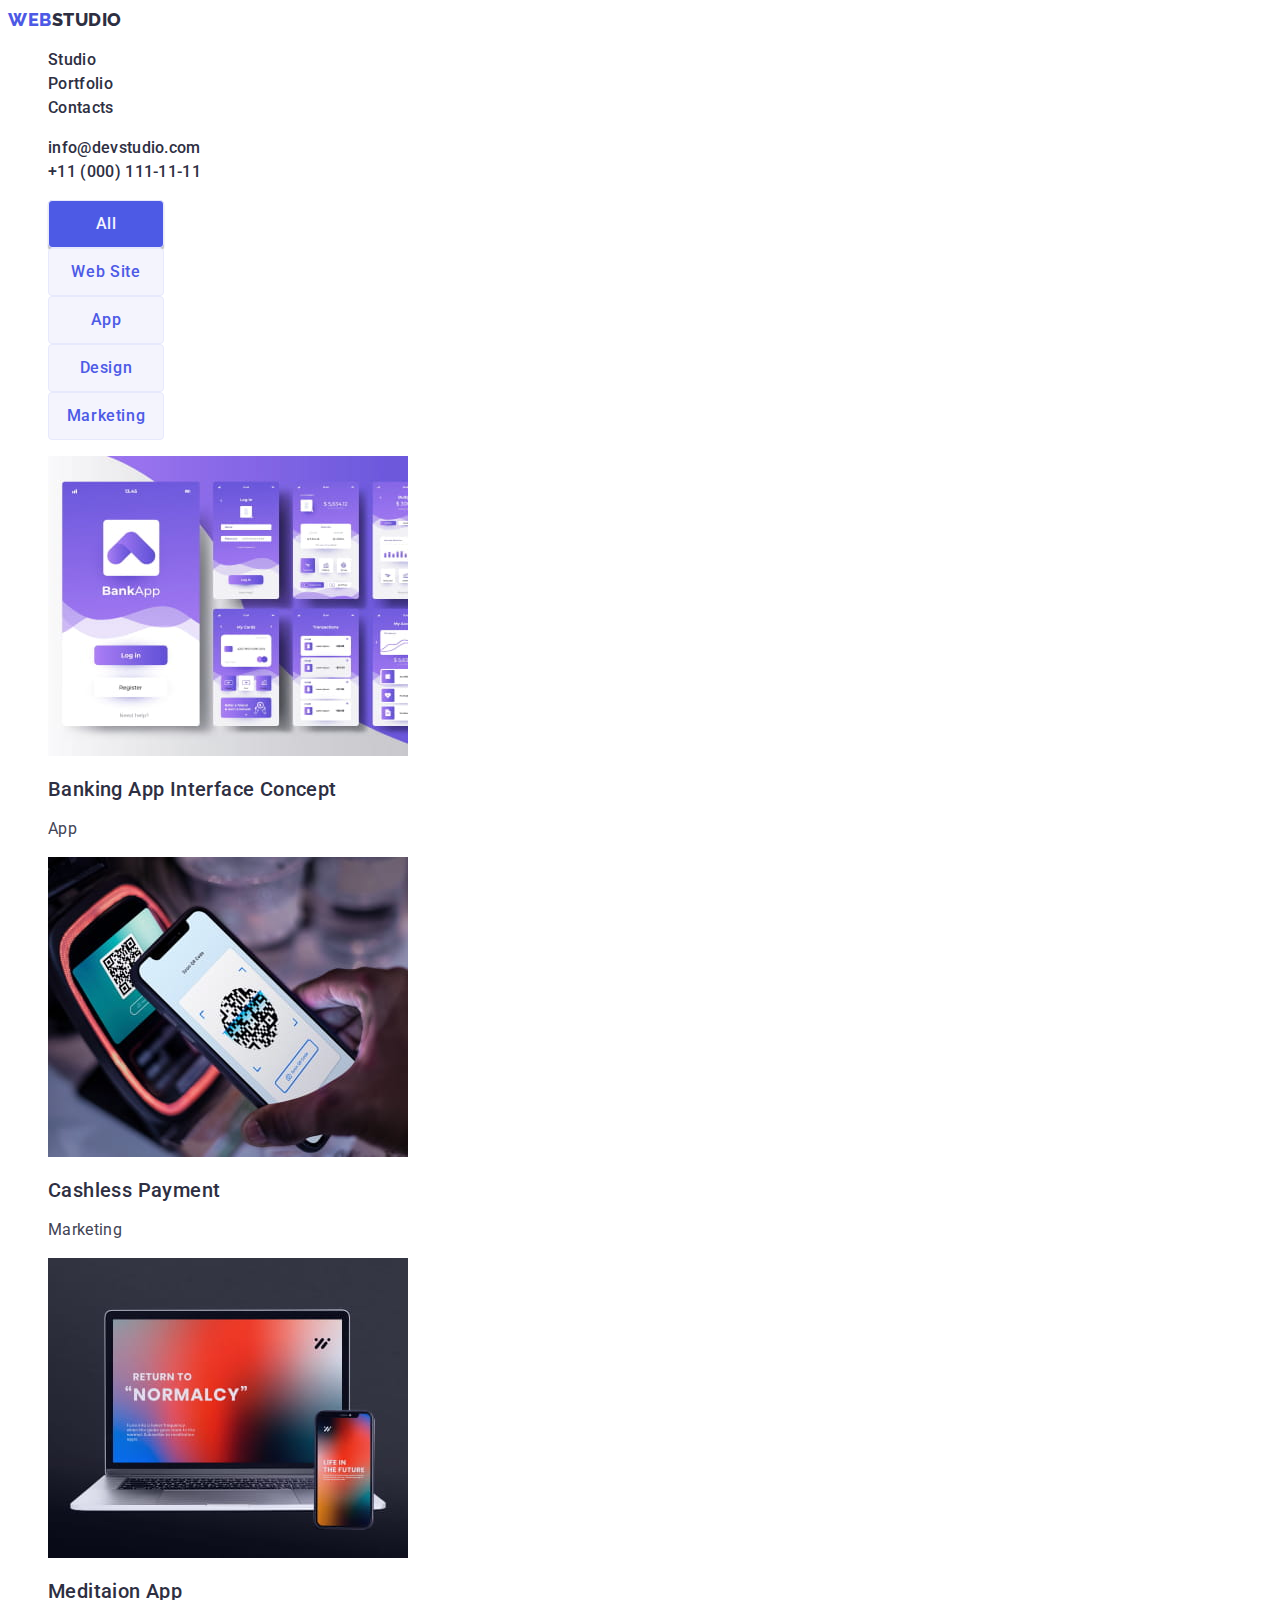
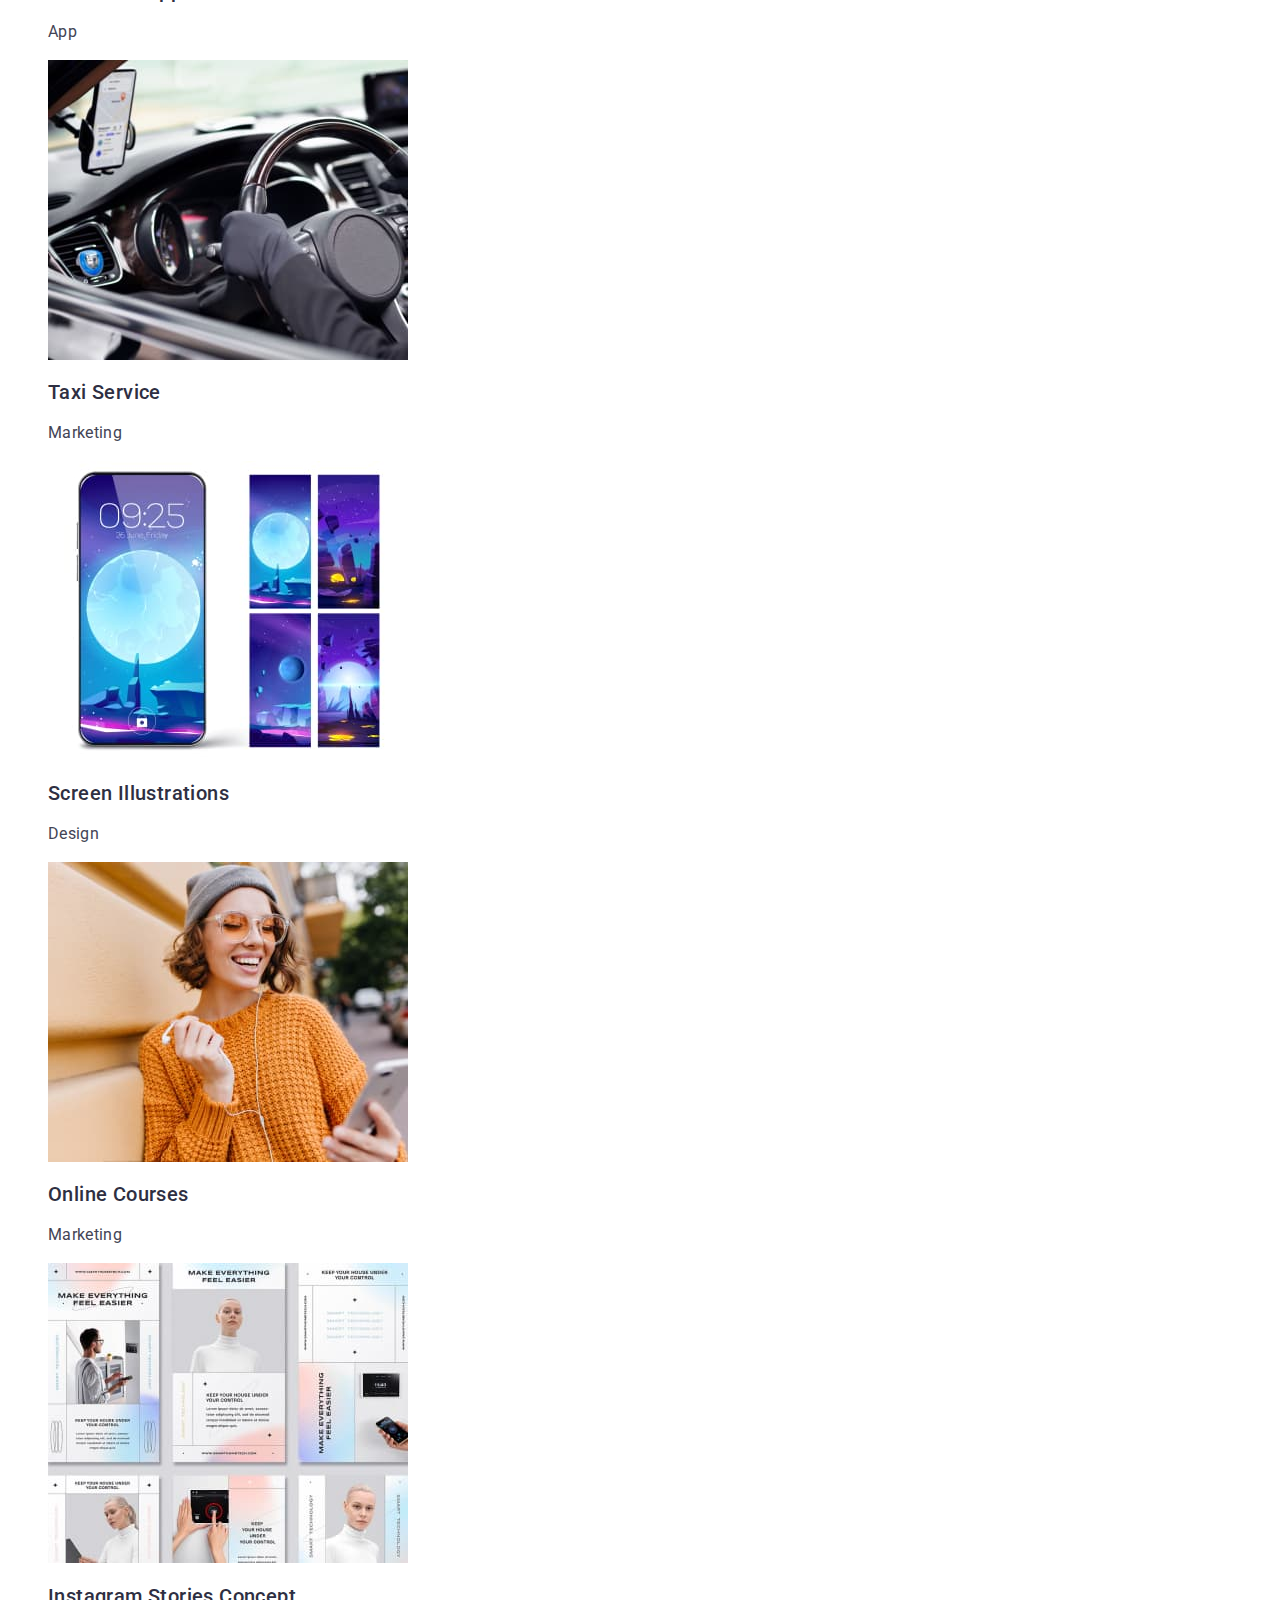
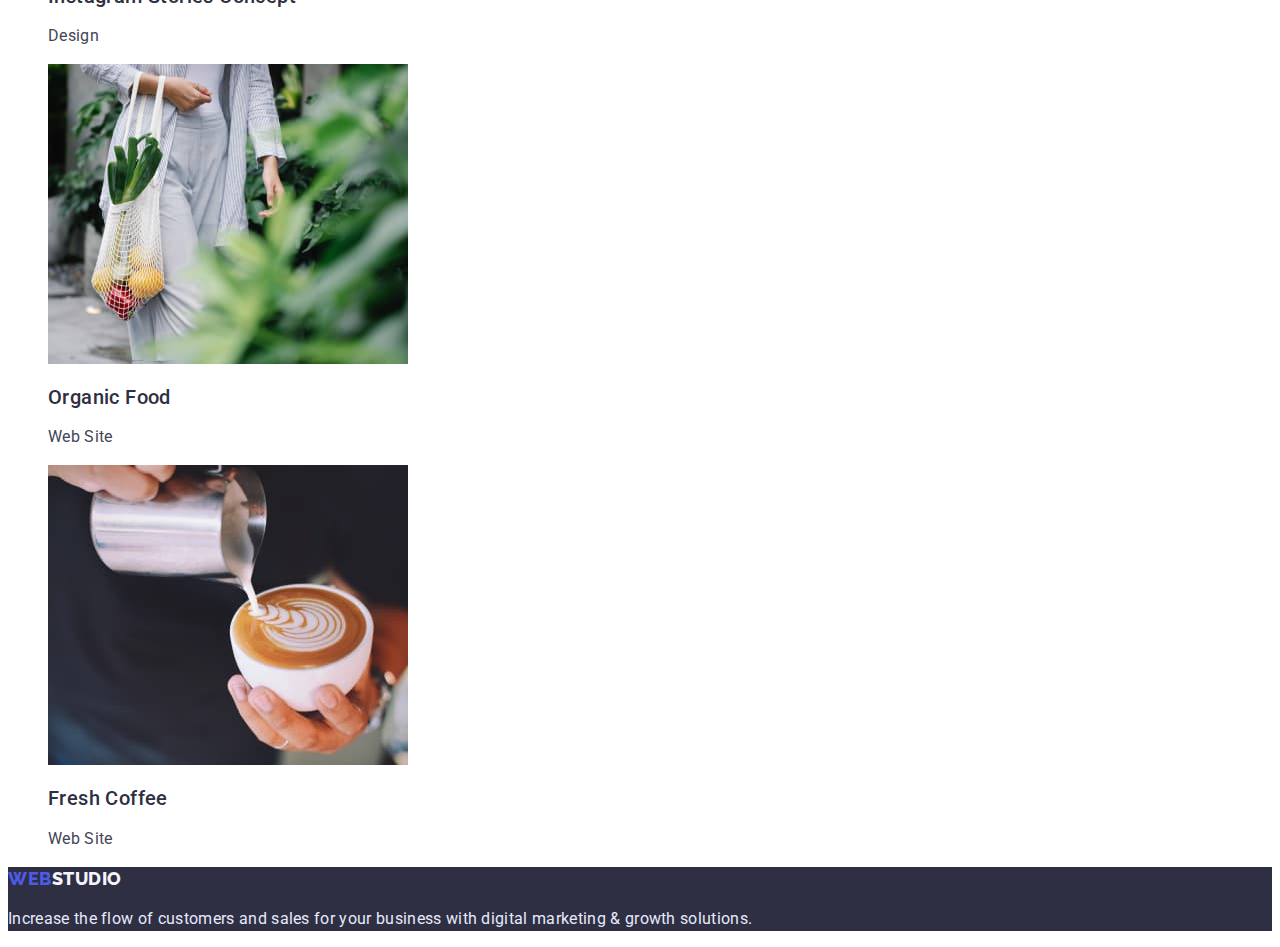
==== portfolio.html @ 7db56882 "Added files from hw-02" ====
<!DOCTYPE html>
<html lang="en">
  <head>
    <meta charset="UTF-8" />
    <meta http-equiv="X-UA-Compatible" content="IE=edge" />
    <meta name="viewport" content="width=device-width, initial-scale=1.0" />
    <title>Portfolio</title>
    <link
      href="https://fonts.googleapis.com/css2?family=Raleway:wght@800&family=Roboto:wght@400;500;700;900&display=swap"
      rel="stylesheet"
    />
    <link rel="stylesheet" href="./css/styles.css" />
  </head>
  <body>
    <header class="header">
      <nav class="header-navigation">
        <a class="logo" href="./index.html">Web<span class="logo-dark">Studio</span></a>
        <ul class="header-list list">
          <li class="header-item"><a class="header-link" href="./index.html">Studio</a></li>
          <li class="header-item"><a class="header-link" href="./portfolio.html">Portfolio</a></li>
          <li class="header-item"><a class="header-link" href="">Contacts</a></li>
        </ul>
      </nav>
      <address class="header-address">
        <ul class="header-list list">
          <li class="header-item"><a class="header-link" href="mailto:info@devstudio.com">info@devstudio.com</a></li>
          <li class="header-item"><a class="header-link" href="tel:+110001111111">+11 (000) 111-11-11</a></li>
        </ul>
      </address>
    </header>
    <main>
      <section>
        <h1 class="visually-hidden">Portfolio</h1>
        <ul class="button-list list">
          <li class="button-list-item">
            <button class="product-selection-button active" type="button">All</button>
          </li>
          <li class="button-list-item">
            <button class="product-selection-button" type="button">Web Site</button>
          </li>
          <li class="button-list-item">
            <button class="product-selection-button" type="button">App</button>
          </li>
          <li class="button-list-item">
            <button class="product-selection-button" type="button">Design</button>
          </li>
          <li class="button-list-item">
            <button class="product-selection-button" type="button">Marketing</button>
          </li>
        </ul>

        <ul>
          <li class="work-item list">
            <a href="#" class="work-item-link">
              <img
                class="work-item-image"
                src="./images/banking-app.jpg"
                width="360"
                alt="Example of an app for banking"
              />
              <h2 class="work-item-title">Banking App Interface Concept</h2>
              <p class="work-item-type">App</p>
            </a>
          </li>

          <!-- Cashless Payment -->
          <li class="work-item list">
            <a href="#" class="work-item-link">
              <img class="work-item-image" src="./images/cashless-payment.jpg" width="360" alt="Payment by phone" />
              <h2 class="work-item-title">Cashless Payment</h2>
              <p class="work-item-type">Marketing</p>
            </a>
          </li>

          <!-- Meditation App -->
          <li class="work-item list">
            <a href="#" class="work-item-link">
              <img
                class="work-item-image"
                src="./images/meditation-app.jpg"
                width="360"
                alt="Example of an app for meditation"
              />
              <h2 class="work-item-title">Meditaion App</h2>
              <p class="work-item-type">App</p>
            </a>
          </li>

          <!-- Taxi Service -->
          <li class="work-item list">
            <a href="#" class="work-item-link">
              <img class="work-item-image" src="./images/taxi-service.jpg" width="360" alt="Taxi driver" />
              <h2 class="work-item-title">Taxi Service</h2>
              <p class="work-item-type">Marketing</p>
            </a>
          </li>

          <!-- Screen Illustrations -->
          <li class="work-item list">
            <a href="#" class="work-item-link">
              <img
                class="work-item-image"
                src="./images/screen-illustrations.jpg"
                width="360"
                alt="Screen illustrations"
              />
              <h2 class="work-item-title">Screen Illustrations</h2>
              <p class="work-item-type">Design</p>
            </a>
          </li>

          <!-- Online Courses -->
          <li class="work-item list">
            <a href="#" class="work-item-link">
              <img
                class="work-item-image"
                src="./images/online-courses.jpg"
                width="360"
                alt="A girl doing online courses"
              />
              <h2 class="work-item-title">Online Courses</h2>
              <p class="work-item-type">Marketing</p>
            </a>
          </li>

          <li class="work-item list">
            <a href="#" class="work-item-link">
              <img
                class="work-item-image"
                src="./images/instagram-stories.jpg"
                width="360"
                alt="Example instagram story designs"
              />
              <h2 class="work-item-title">Instagram Stories Concept</h2>
              <p class="work-item-type">Design</p>
            </a>
          </li>

          <!-- Organic Food -->
          <li class="work-item list">
            <a href="#" class="work-item-link">
              <img class="work-item-image" src="./images/organic-food.jpg" width="360" alt="A bag with fruit" />
              <h2 class="work-item-title">Organic Food</h2>
              <p class="work-item-type">Web Site</p>
            </a>
          </li>

          <!-- Fresh Coffee -->
          <li class="work-item list">
            <a href="#" class="work-item-link">
              <img class="work-item-image" src="./images/fresh-coffee.jpg" width="360" alt="Pouring coffee" />
              <h2 class="work-item-title">Fresh Coffee</h2>
              <p class="work-item-type">Web Site</p>
            </a>
          </li>
        </ul>
      </section>
    </main>
    <footer class="footer">
      <a class="logo" href="./index.html">Web<span class="logo-light">Studio</span></a>
      <p class="footer-descr">
        Increase the flow of customers and sales for your business with digital marketing & growth solutions.
      </p>
    </footer>
  </body>
</html>
---- css/styles.css ----
/* Variables (color definitions) */
:root {
  --primary-brand: #4d5ae5;
  --pressed-state: #404bbf;
  --dark: #2e2f42;
  --success: #31d0aa;
  --text: #434455;
  --subtle-text: #8e8f99;
  --accent: #e7e9fc;
  --light: #f4f4fd;
  --white: #ffffff;
  --modal-overlay: #2e2f42;
  --hero-background: #2e2f42;
}

body {
  font-family: "Roboto", sans-serif;
  background-color: var(--white);
  color: var(--dark);
}

/* Remove bullet points from lists */
.list {
  list-style: none;
}

.main-header {
  font-size: 36px;
  line-height: 1.1;
  text-align: center;
  letter-spacing: 0.02em;
  text-transform: capitalize;
  color: var(--dark);
}

/* Header */

.logo {
  text-transform: uppercase;
  color: var(--primary-brand);
  font-family: "Raleway", sans-serif;
  font-weight: 800;
  font-size: 18px;
  line-height: 1.33;
  text-decoration: none;
  letter-spacing: 0.03em;
}

.logo-dark {
  color: var(--dark);
}

.logo-light {
  color: var(--light);
}

.header-link {
  color: var(--dark);
  text-decoration: none;
  font-style: normal;
  font-weight: 500;
  font-size: 16px;
  line-height: 1.5;
  letter-spacing: 0.02em;
}

.address-link {
  color: var(--text);
  text-decoration: none;
  font-style: normal;
  font-size: 16px;
  line-height: 1.5;
  letter-spacing: 0.02em;
}

.header-link:hover,
.header-link:focus,
.address-link:hover,
.address-link:focus {
  color: var(--primary-brand);
}

/* Hero */

.hero {
  background-color: var(--hero-background);
}

.hero-title {
  font-size: 56px;
  line-height: 1.07;
  text-align: center;
  letter-spacing: 0.02em;
  color: #ffffff;
}

.hero-button {
  color: var(--white);
  cursor: pointer;
  font-size: 16px;
  font-weight: 500;
  font-family: inherit;
  background-color: var(--primary-brand);
}

.hero-button:hover,
.hero-button:focus {
  background-color: var(--pressed-state);
}

/* Core Points */

.core-header {
  font-weight: 500;
  font-size: 20px;
  line-height: 1.2;
  letter-spacing: 0.02em;
  color: var(--dark);
}

.core-descr {
  font-size: 16px;
  line-height: 1.5;
  letter-spacing: 0.02em;
  color: var(--text);
}

.team {
  background-color: var(--light);
}

.team-list-item {
  background-color: var(--white);
}

.team-list-name {
  font-weight: 500;
  font-size: 20px;
  line-height: 1.2;
  text-align: center;
  letter-spacing: 0.02em;
  color: var(--dark);
}

.team-list-role {
  font-size: 16px;
  line-height: 1.5;
  text-align: center;
  letter-spacing: 0.02em;
  color: var(--dark);
}

.footer {
  background-color: var(--hero-background);
}

.footer-descr {
  font-size: 16px;
  line-height: 1.5;
  letter-spacing: 0.02em;
  color: var(--accent);
}

.product-selection-button {
  width: 116px;
  height: 48px;
  background: var(--light);
  border: 1px solid var(--accent);
  border-radius: 4px;
  color: var(--primary-brand);
  font-weight: 500;
  font-size: 16px;
  font-family: inherit;
  line-height: 1.5;
  letter-spacing: 0.04em;
  cursor: pointer;
}

.product-selection-button.active {
  background: var(--primary-brand);
  color: var(--light);
  box-shadow: 0px 3px 1px rgba(0, 0, 0, 0.1), 0px 2px 1px rgba(0, 0, 0, 0.08), 0px 2px 2px rgba(0, 0, 0, 0.12);
}

.product-selection-button:hover,
.product-selection-button:focus {
  background: var(--primary-brand);
  color: var(--white);
}

.work-item-title {
  font-weight: 500;
  font-size: 20px;
  line-height: 1.2;
  letter-spacing: 0.02em;
  color: var(--dark);
}

.work-item-type {
  font-weight: 400;
  font-size: 16px;
  line-height: 1.5;
  letter-spacing: 0.02em;
  color: var(--text);
}

.work-item-link {
  text-decoration: none;
}

.visually-hidden {
  position: absolute;
  white-space: nowrap;
  width: 1px;
  height: 1px;
  overflow: hidden;
  border: 0;
  padding: 0;
  clip: rect(0 0 0 0);
  clip-path: inset(50%);
  margin: -1px;
}
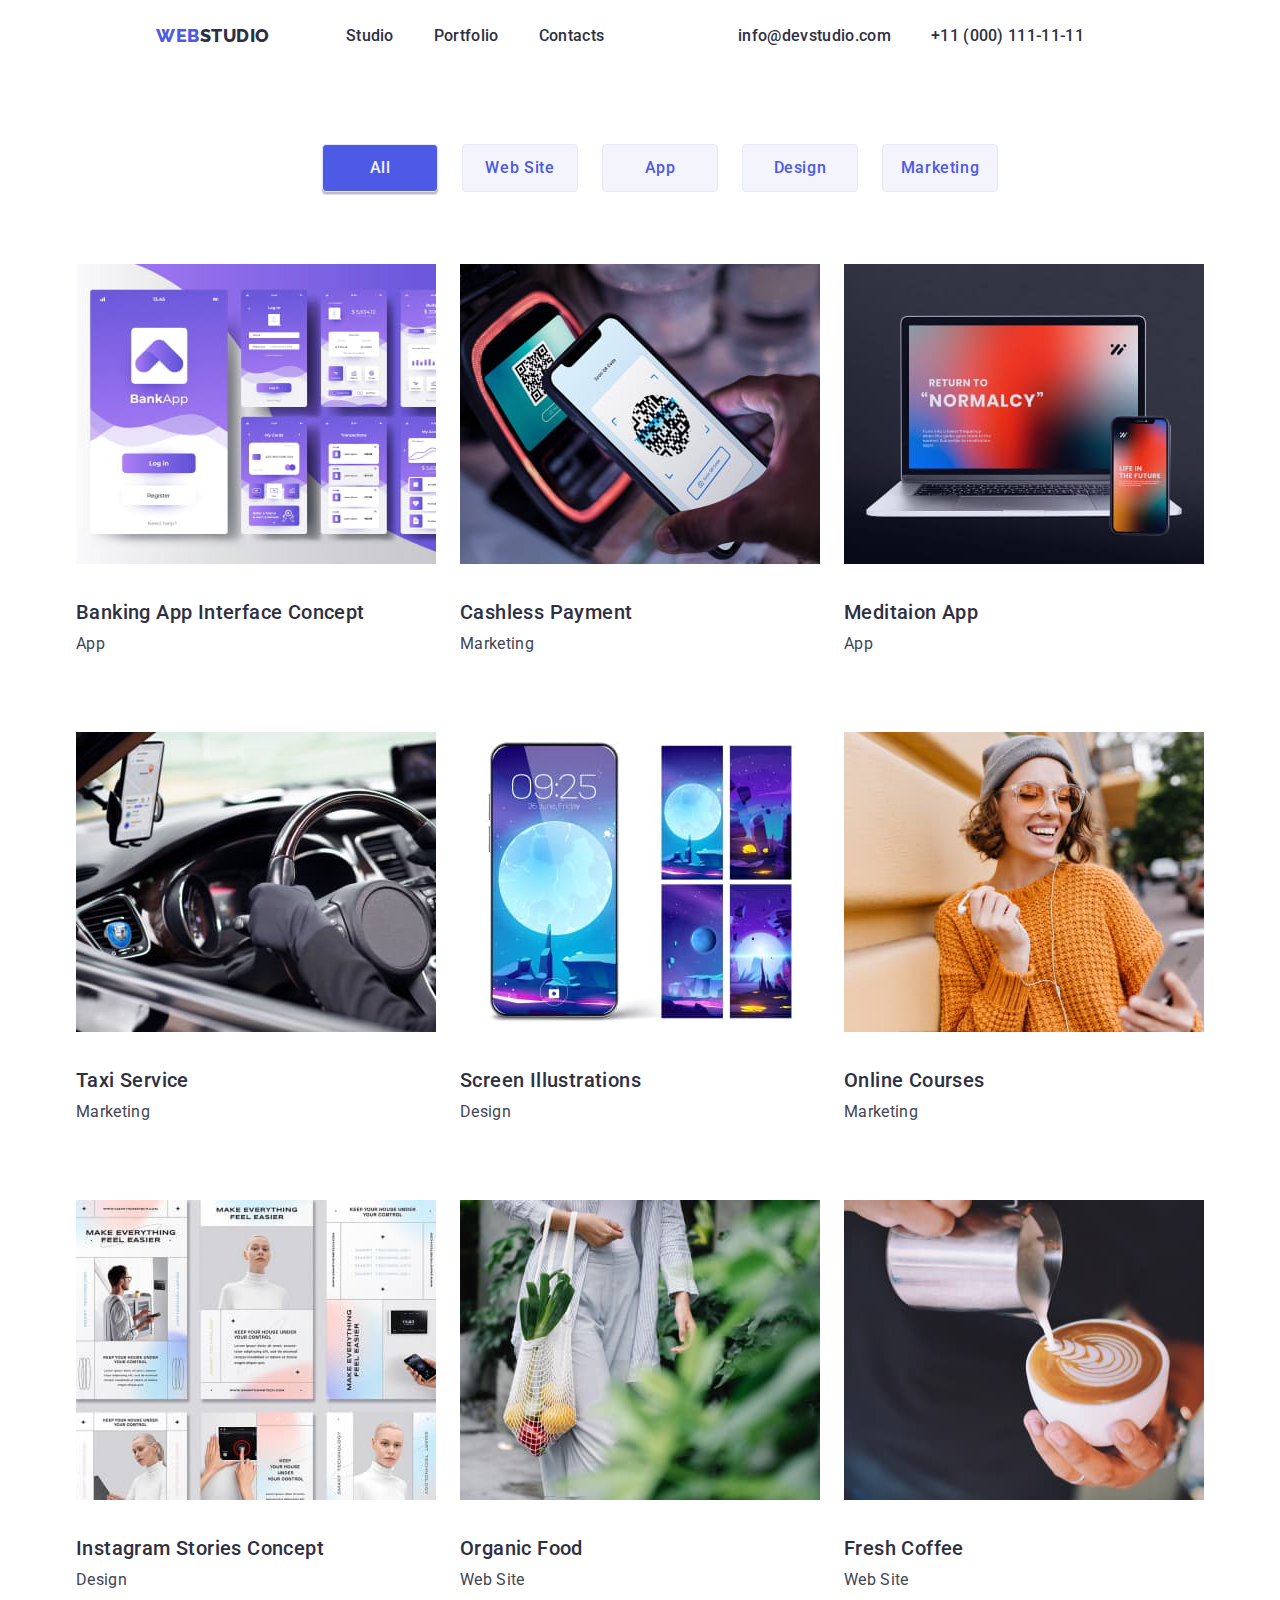
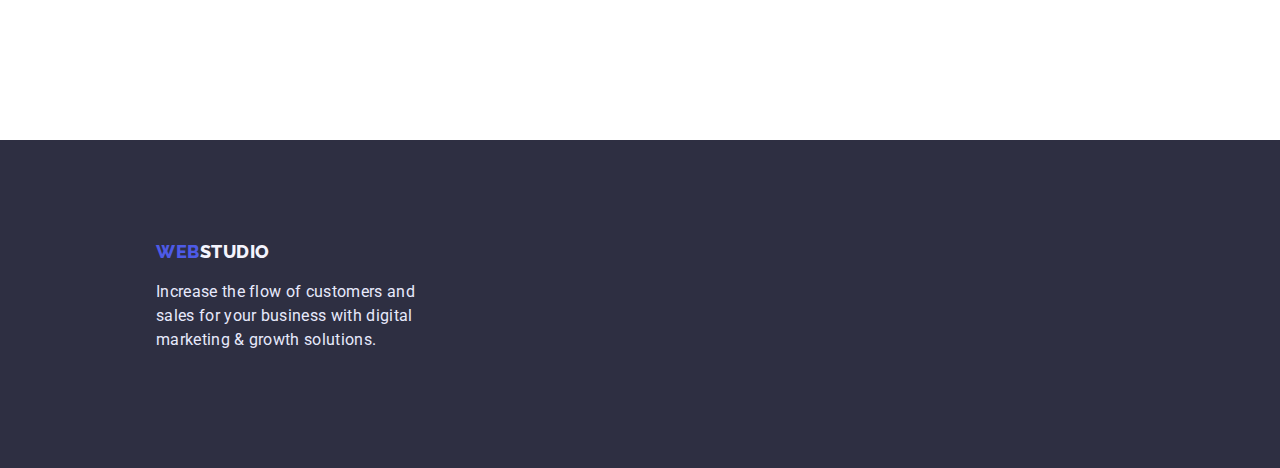
==== commit f7eb5e36: "Added flexboxes" ====
--- a/portfolio.html
+++ b/portfolio.html
@@ -8,6 +8,10 @@
     <link
       href="https://fonts.googleapis.com/css2?family=Raleway:wght@800&family=Roboto:wght@400;500;700;900&display=swap"
       rel="stylesheet"
+    />
+    <link
+      rel="stylesheet"
+      href="https://cdnjs.cloudflare.com/ajax/libs/modern-normalize/1.0.0/modern-normalize.min.css"
     />
     <link rel="stylesheet" href="./css/styles.css" />
   </head>
@@ -49,8 +53,8 @@
           </li>
         </ul>
 
-        <ul>
-          <li class="work-item list">
+        <ul class="work-list list">
+          <li class="work-item">
             <a href="#" class="work-item-link">
               <img
                 class="work-item-image"
@@ -64,7 +68,7 @@
           </li>
 
           <!-- Cashless Payment -->
-          <li class="work-item list">
+          <li class="work-item">
             <a href="#" class="work-item-link">
               <img class="work-item-image" src="./images/cashless-payment.jpg" width="360" alt="Payment by phone" />
               <h2 class="work-item-title">Cashless Payment</h2>
@@ -73,7 +77,7 @@
           </li>
 
           <!-- Meditation App -->
-          <li class="work-item list">
+          <li class="work-item">
             <a href="#" class="work-item-link">
               <img
                 class="work-item-image"
@@ -87,7 +91,7 @@
           </li>
 
           <!-- Taxi Service -->
-          <li class="work-item list">
+          <li class="work-item">
             <a href="#" class="work-item-link">
               <img class="work-item-image" src="./images/taxi-service.jpg" width="360" alt="Taxi driver" />
               <h2 class="work-item-title">Taxi Service</h2>
@@ -96,7 +100,7 @@
           </li>
 
           <!-- Screen Illustrations -->
-          <li class="work-item list">
+          <li class="work-item">
             <a href="#" class="work-item-link">
               <img
                 class="work-item-image"
@@ -110,7 +114,7 @@
           </li>
 
           <!-- Online Courses -->
-          <li class="work-item list">
+          <li class="work-item">
             <a href="#" class="work-item-link">
               <img
                 class="work-item-image"
@@ -123,7 +127,7 @@
             </a>
           </li>
 
-          <li class="work-item list">
+          <li class="work-item">
             <a href="#" class="work-item-link">
               <img
                 class="work-item-image"
@@ -137,7 +141,7 @@
           </li>
 
           <!-- Organic Food -->
-          <li class="work-item list">
+          <li class="work-item">
             <a href="#" class="work-item-link">
               <img class="work-item-image" src="./images/organic-food.jpg" width="360" alt="A bag with fruit" />
               <h2 class="work-item-title">Organic Food</h2>
--- a/css/styles.css
+++ b/css/styles.css
@@ -35,6 +35,30 @@
 
 /* Header */
 
+.header,
+.header-navigation,
+.header-list {
+  display: flex;
+  align-items: center;
+  justify-content: space-between;
+}
+
+.header {
+  margin: 24px 0 24px 0;
+}
+.header-list {
+  margin: 0 0 0 76px;
+  padding: 0;
+}
+
+.header-item {
+  margin-right: 40px;
+}
+
+.header-address {
+  margin-right: 156px;
+}
+
 .logo {
   text-transform: uppercase;
   color: var(--primary-brand);
@@ -46,6 +70,10 @@
   letter-spacing: 0.03em;
 }
 
+.header-navigation > .logo {
+  margin-left: 156px;
+}
+
 .logo-dark {
   color: var(--dark);
 }
@@ -84,6 +112,7 @@
 
 .hero {
   background-color: var(--hero-background);
+  padding-bottom: 188px;
 }
 
 .hero-title {
@@ -92,6 +121,10 @@
   text-align: center;
   letter-spacing: 0.02em;
   color: #ffffff;
+  padding-top: 188px;
+  padding-bottom: 48px;
+  max-width: 496px;
+  margin: 0 auto;
 }
 
 .hero-button {
@@ -101,6 +134,11 @@
   font-weight: 500;
   font-family: inherit;
   background-color: var(--primary-brand);
+  width: 169px;
+  height: 56px;
+  text-align: center;
+  display: block;
+  margin: 0 auto;
 }
 
 .hero-button:hover,
@@ -110,6 +148,18 @@
 
 /* Core Points */
 
+.core-list {
+  display: flex;
+  align-items: center;
+  justify-content: center;
+  margin: 120px 0 120px 0;
+}
+
+.core-list-item {
+  width: 264px;
+  margin: 0 24px 0 24px;
+}
+
 .core-header {
   font-weight: 500;
   font-size: 20px;
@@ -125,12 +175,31 @@
   color: var(--text);
 }
 
+.doing-list {
+  display: flex;
+  align-items: center;
+  justify-content: center;
+  margin: 72px 0 120px 0;
+}
+
+.doing-list-item {
+  margin: 0 24px 0 24px;
+}
+
 .team {
   background-color: var(--light);
 }
 
+.team-list {
+  display: flex;
+  align-items: center;
+  justify-content: center;
+  margin: 72px 0 120px 0;
+}
+
 .team-list-item {
   background-color: var(--white);
+  margin: 0 12px 0 12px;
 }
 
 .team-list-name {
@@ -139,6 +208,7 @@
   line-height: 1.2;
   text-align: center;
   letter-spacing: 0.02em;
+  margin: 32px 0 8px 0;
   color: var(--dark);
 }
 
@@ -147,11 +217,13 @@
   line-height: 1.5;
   text-align: center;
   letter-spacing: 0.02em;
+  margin: 0;
   color: var(--dark);
 }
 
 .footer {
   background-color: var(--hero-background);
+  padding: 100px 0 100px 156px;
 }
 
 .footer-descr {
@@ -159,6 +231,7 @@
   line-height: 1.5;
   letter-spacing: 0.02em;
   color: var(--accent);
+  max-width: 264px;
 }
 
 .product-selection-button {
@@ -188,12 +261,41 @@
   color: var(--white);
 }
 
+.button-list {
+  display: flex;
+  align-items: center;
+  justify-content: center;
+  margin: 96px 0 72px 0;
+}
+
+.button-list-item {
+  margin: 0 12px;
+}
+
+.work-list {
+  display: flex;
+  flex-wrap: wrap;
+  gap: 48px 24px;
+  padding: 0;
+  list-style: none;
+  justify-content: center;
+  margin: 0 auto;
+  margin-bottom: 120px;
+  max-width: 1128px;
+}
+
+.work-item {
+  width: 360px;
+  height: 420px;
+}
+
 .work-item-title {
   font-weight: 500;
   font-size: 20px;
   line-height: 1.2;
   letter-spacing: 0.02em;
   color: var(--dark);
+  margin: 32px 0 8px 0;
 }
 
 .work-item-type {
@@ -202,6 +304,7 @@
   line-height: 1.5;
   letter-spacing: 0.02em;
   color: var(--text);
+  margin: 0 0 32px 0;
 }
 
 .work-item-link {
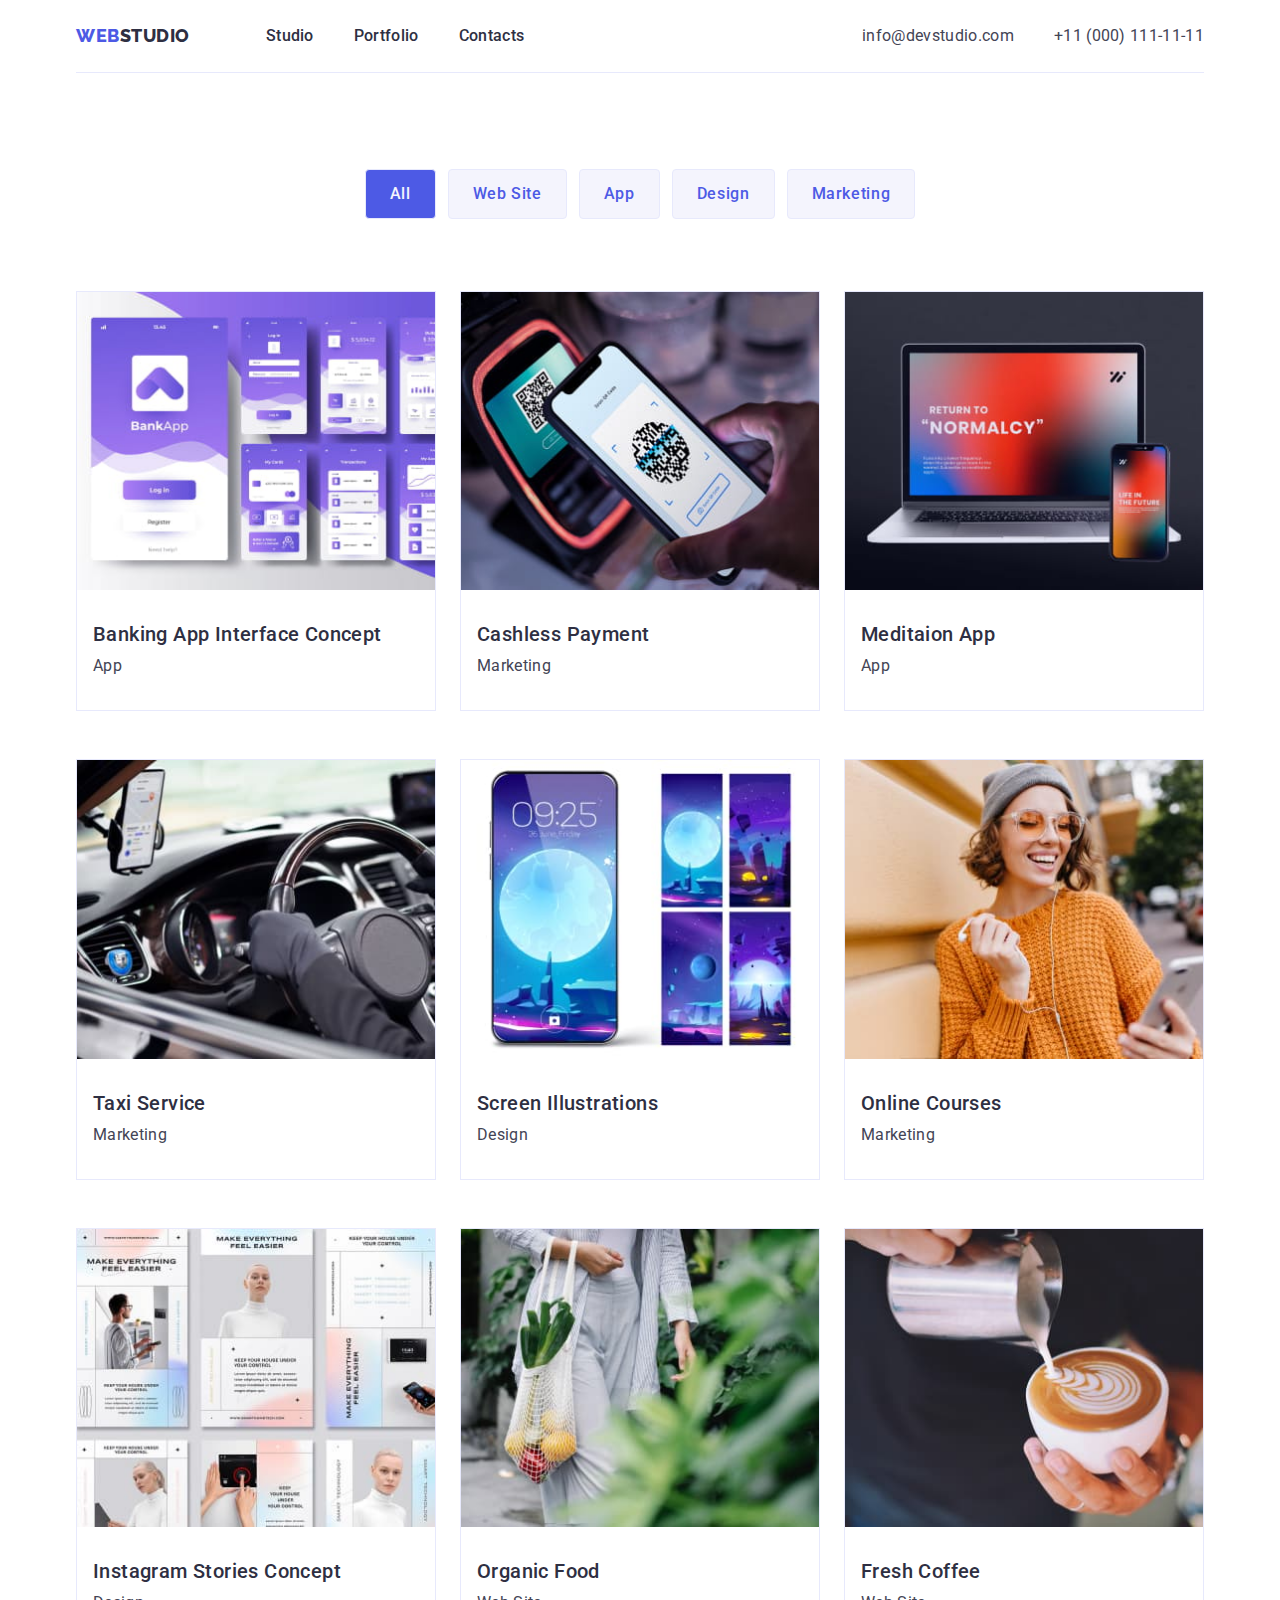
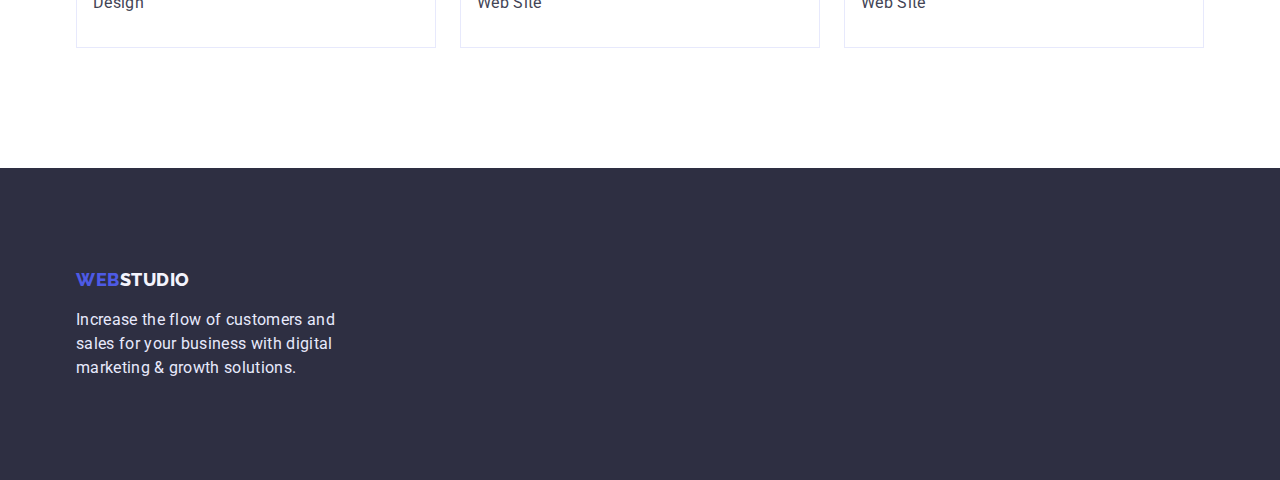
==== commit 04bb98e8: "Fixed errors following video guide" ====
--- a/portfolio.html
+++ b/portfolio.html
@@ -16,155 +16,179 @@
     <link rel="stylesheet" href="./css/styles.css" />
   </head>
   <body>
-    <header class="header">
-      <nav class="header-navigation">
-        <a class="logo" href="./index.html">Web<span class="logo-dark">Studio</span></a>
-        <ul class="header-list list">
-          <li class="header-item"><a class="header-link" href="./index.html">Studio</a></li>
-          <li class="header-item"><a class="header-link" href="./portfolio.html">Portfolio</a></li>
-          <li class="header-item"><a class="header-link" href="">Contacts</a></li>
-        </ul>
-      </nav>
-      <address class="header-address">
-        <ul class="header-list list">
-          <li class="header-item"><a class="header-link" href="mailto:info@devstudio.com">info@devstudio.com</a></li>
-          <li class="header-item"><a class="header-link" href="tel:+110001111111">+11 (000) 111-11-11</a></li>
-        </ul>
-      </address>
-    </header>
+    <div class="container">
+      <header class="header">
+        <nav class="header-pages-navigation">
+          <a class="logo" href="./index.html">Web<span class="logo-dark">Studio</span></a>
+          <ul class="header-pages-list list">
+            <li class="header-item"><a class="header-link" href="./index.html">Studio</a></li>
+            <li class="header-item"><a class="header-link" href="./portfolio.html">Portfolio</a></li>
+            <li class="header-item"><a class="header-link" href="">Contacts</a></li>
+          </ul>
+        </nav>
+        <address class="header-address-navigation">
+          <ul class="header-address-list list">
+            <li class="header-item"><a class="address-link" href="mailto:info@devstudio.com">info@devstudio.com</a></li>
+            <li class="header-item"><a class="address-link" href="tel:+110001111111">+11 (000) 111-11-11</a></li>
+          </ul>
+        </address>
+      </header>
+    </div>
     <main>
-      <section>
-        <h1 class="visually-hidden">Portfolio</h1>
-        <ul class="button-list list">
-          <li class="button-list-item">
-            <button class="product-selection-button active" type="button">All</button>
-          </li>
-          <li class="button-list-item">
-            <button class="product-selection-button" type="button">Web Site</button>
-          </li>
-          <li class="button-list-item">
-            <button class="product-selection-button" type="button">App</button>
-          </li>
-          <li class="button-list-item">
-            <button class="product-selection-button" type="button">Design</button>
-          </li>
-          <li class="button-list-item">
-            <button class="product-selection-button" type="button">Marketing</button>
-          </li>
-        </ul>
+      <section class="portfolio">
+        <div class="container">
+          <h1 class="visually-hidden">Portfolio</h1>
+          <ul class="button-list list">
+            <li class="button-list-item">
+              <button class="product-selection-button active" type="button">All</button>
+            </li>
+            <li class="button-list-item">
+              <button class="product-selection-button" type="button">Web Site</button>
+            </li>
+            <li class="button-list-item">
+              <button class="product-selection-button" type="button">App</button>
+            </li>
+            <li class="button-list-item">
+              <button class="product-selection-button" type="button">Design</button>
+            </li>
+            <li class="button-list-item">
+              <button class="product-selection-button" type="button">Marketing</button>
+            </li>
+          </ul>
 
-        <ul class="work-list list">
-          <li class="work-item">
-            <a href="#" class="work-item-link">
-              <img
-                class="work-item-image"
-                src="./images/banking-app.jpg"
-                width="360"
-                alt="Example of an app for banking"
-              />
-              <h2 class="work-item-title">Banking App Interface Concept</h2>
-              <p class="work-item-type">App</p>
-            </a>
-          </li>
+          <ul class="work-list list">
+            <li class="work-item">
+              <a href="#" class="work-item-link">
+                <img
+                  class="work-item-image"
+                  src="./images/banking-app.jpg"
+                  width="360"
+                  alt="Example of an app for banking"
+                />
+                <div class="work-item-descr">
+                  <h2 class="work-item-title">Banking App Interface Concept</h2>
+                  <p class="work-item-type">App</p>
+                </div>
+              </a>
+            </li>
 
-          <!-- Cashless Payment -->
-          <li class="work-item">
-            <a href="#" class="work-item-link">
-              <img class="work-item-image" src="./images/cashless-payment.jpg" width="360" alt="Payment by phone" />
-              <h2 class="work-item-title">Cashless Payment</h2>
-              <p class="work-item-type">Marketing</p>
-            </a>
-          </li>
+            <!-- Cashless Payment -->
+            <li class="work-item">
+              <a href="#" class="work-item-link">
+                <img class="work-item-image" src="./images/cashless-payment.jpg" width="360" alt="Payment by phone" />
+                <div class="work-item-descr">
+                  <h2 class="work-item-title">Cashless Payment</h2>
+                  <p class="work-item-type">Marketing</p>
+                </div>
+              </a>
+            </li>
 
-          <!-- Meditation App -->
-          <li class="work-item">
-            <a href="#" class="work-item-link">
-              <img
-                class="work-item-image"
-                src="./images/meditation-app.jpg"
-                width="360"
-                alt="Example of an app for meditation"
-              />
-              <h2 class="work-item-title">Meditaion App</h2>
-              <p class="work-item-type">App</p>
-            </a>
-          </li>
+            <!-- Meditation App -->
+            <li class="work-item">
+              <a href="#" class="work-item-link">
+                <img
+                  class="work-item-image"
+                  src="./images/meditation-app.jpg"
+                  width="360"
+                  alt="Example of an app for meditation"
+                />
+                <div class="work-item-descr">
+                  <h2 class="work-item-title">Meditaion App</h2>
+                  <p class="work-item-type">App</p>
+                </div>
+              </a>
+            </li>
 
-          <!-- Taxi Service -->
-          <li class="work-item">
-            <a href="#" class="work-item-link">
-              <img class="work-item-image" src="./images/taxi-service.jpg" width="360" alt="Taxi driver" />
-              <h2 class="work-item-title">Taxi Service</h2>
-              <p class="work-item-type">Marketing</p>
-            </a>
-          </li>
+            <!-- Taxi Service -->
+            <li class="work-item">
+              <a href="#" class="work-item-link">
+                <img class="work-item-image" src="./images/taxi-service.jpg" width="360" alt="Taxi driver" />
+                <div class="work-item-descr">
+                  <h2 class="work-item-title">Taxi Service</h2>
+                  <p class="work-item-type">Marketing</p>
+                </div>
+              </a>
+            </li>
 
-          <!-- Screen Illustrations -->
-          <li class="work-item">
-            <a href="#" class="work-item-link">
-              <img
-                class="work-item-image"
-                src="./images/screen-illustrations.jpg"
-                width="360"
-                alt="Screen illustrations"
-              />
-              <h2 class="work-item-title">Screen Illustrations</h2>
-              <p class="work-item-type">Design</p>
-            </a>
-          </li>
+            <!-- Screen Illustrations -->
+            <li class="work-item">
+              <a href="#" class="work-item-link">
+                <img
+                  class="work-item-image"
+                  src="./images/screen-illustrations.jpg"
+                  width="360"
+                  alt="Screen illustrations"
+                />
+                <div class="work-item-descr">
+                  <h2 class="work-item-title">Screen Illustrations</h2>
+                  <p class="work-item-type">Design</p>
+                </div>
+              </a>
+            </li>
 
-          <!-- Online Courses -->
-          <li class="work-item">
-            <a href="#" class="work-item-link">
-              <img
-                class="work-item-image"
-                src="./images/online-courses.jpg"
-                width="360"
-                alt="A girl doing online courses"
-              />
-              <h2 class="work-item-title">Online Courses</h2>
-              <p class="work-item-type">Marketing</p>
-            </a>
-          </li>
+            <!-- Online Courses -->
+            <li class="work-item">
+              <a href="#" class="work-item-link">
+                <img
+                  class="work-item-image"
+                  src="./images/online-courses.jpg"
+                  width="360"
+                  alt="A girl doing online courses"
+                />
+                <div class="work-item-descr">
+                  <h2 class="work-item-title">Online Courses</h2>
+                  <p class="work-item-type">Marketing</p>
+                </div>
+              </a>
+            </li>
 
-          <li class="work-item">
-            <a href="#" class="work-item-link">
-              <img
-                class="work-item-image"
-                src="./images/instagram-stories.jpg"
-                width="360"
-                alt="Example instagram story designs"
-              />
-              <h2 class="work-item-title">Instagram Stories Concept</h2>
-              <p class="work-item-type">Design</p>
-            </a>
-          </li>
+            <li class="work-item">
+              <a href="#" class="work-item-link">
+                <img
+                  class="work-item-image"
+                  src="./images/instagram-stories.jpg"
+                  width="360"
+                  alt="Example instagram story designs"
+                />
+                <div class="work-item-descr">
+                  <h2 class="work-item-title">Instagram Stories Concept</h2>
+                  <p class="work-item-type">Design</p>
+                </div>
+              </a>
+            </li>
 
-          <!-- Organic Food -->
-          <li class="work-item">
-            <a href="#" class="work-item-link">
-              <img class="work-item-image" src="./images/organic-food.jpg" width="360" alt="A bag with fruit" />
-              <h2 class="work-item-title">Organic Food</h2>
-              <p class="work-item-type">Web Site</p>
-            </a>
-          </li>
+            <!-- Organic Food -->
+            <li class="work-item">
+              <a href="#" class="work-item-link">
+                <img class="work-item-image" src="./images/organic-food.jpg" width="360" alt="A bag with fruit" />
+                <div class="work-item-descr">
+                  <h2 class="work-item-title">Organic Food</h2>
+                  <p class="work-item-type">Web Site</p>
+                </div>
+              </a>
+            </li>
 
-          <!-- Fresh Coffee -->
-          <li class="work-item list">
-            <a href="#" class="work-item-link">
-              <img class="work-item-image" src="./images/fresh-coffee.jpg" width="360" alt="Pouring coffee" />
-              <h2 class="work-item-title">Fresh Coffee</h2>
-              <p class="work-item-type">Web Site</p>
-            </a>
-          </li>
-        </ul>
+            <!-- Fresh Coffee -->
+            <li class="work-item list">
+              <a href="#" class="work-item-link">
+                <img class="work-item-image" src="./images/fresh-coffee.jpg" width="360" alt="Pouring coffee" />
+                <div class="work-item-descr">
+                  <h2 class="work-item-title">Fresh Coffee</h2>
+                  <p class="work-item-type">Web Site</p>
+                </div>
+              </a>
+            </li>
+          </ul>
+        </div>
       </section>
     </main>
     <footer class="footer">
-      <a class="logo" href="./index.html">Web<span class="logo-light">Studio</span></a>
-      <p class="footer-descr">
-        Increase the flow of customers and sales for your business with digital marketing & growth solutions.
-      </p>
+      <div class="container">
+        <a class="logo" href="./index.html">Web<span class="logo-light">Studio</span></a>
+        <p class="footer-descr">
+          Increase the flow of customers and sales for your business with digital marketing & growth solutions.
+        </p>
+      </div>
     </footer>
   </body>
 </html>
--- a/css/styles.css
+++ b/css/styles.css
@@ -1,4 +1,5 @@
 /* Variables (color definitions) */
+
 :root {
   --primary-brand: #4d5ae5;
   --pressed-state: #404bbf;
@@ -13,6 +14,32 @@
   --hero-background: #2e2f42;
 }
 
+/* Clear default styles */
+
+h1,
+h2,
+h3,
+h4,
+h5,
+h6,
+p {
+  margin: 0;
+}
+
+ul,
+ol {
+  padding: 0;
+  margin: 0;
+}
+
+img {
+  display: block;
+  max-width: 100%;
+  height: auto;
+}
+
+/* Common */
+
 body {
   font-family: "Roboto", sans-serif;
   background-color: var(--white);
@@ -20,6 +47,7 @@
 }
 
 /* Remove bullet points from lists */
+
 .list {
   list-style: none;
 }
@@ -30,33 +58,32 @@
   text-align: center;
   letter-spacing: 0.02em;
   text-transform: capitalize;
+  margin-bottom: 72px;
   color: var(--dark);
 }
 
 /* Header */
 
-.header,
-.header-navigation,
-.header-list {
-  display: flex;
-  align-items: center;
+.header {
+  display: flex;
   justify-content: space-between;
-}
-
-.header {
-  margin: 24px 0 24px 0;
-}
-.header-list {
-  margin: 0 0 0 76px;
-  padding: 0;
-}
-
-.header-item {
+  padding: 24px 0 24px 0;
+  border-bottom: 1px solid var(--accent);
+}
+.header-pages-navigation,
+.header-address-list {
+  display: flex;
+  align-items: center;
+}
+
+.header-pages-list {
+  display: flex;
+  align-items: center;
+  margin-left: 76px;
+}
+
+.header-item:not(:last-child) {
   margin-right: 40px;
-}
-
-.header-address {
-  margin-right: 156px;
 }
 
 .logo {
@@ -70,10 +97,6 @@
   letter-spacing: 0.03em;
 }
 
-.header-navigation > .logo {
-  margin-left: 156px;
-}
-
 .logo-dark {
   color: var(--dark);
 }
@@ -112,6 +135,7 @@
 
 .hero {
   background-color: var(--hero-background);
+  padding-top: 188px;
   padding-bottom: 188px;
 }
 
@@ -121,7 +145,6 @@
   text-align: center;
   letter-spacing: 0.02em;
   color: #ffffff;
-  padding-top: 188px;
   padding-bottom: 48px;
   max-width: 496px;
   margin: 0 auto;
@@ -134,9 +157,11 @@
   font-weight: 500;
   font-family: inherit;
   background-color: var(--primary-brand);
+  border: none;
   width: 169px;
   height: 56px;
   text-align: center;
+  border-radius: 4px;
   display: block;
   margin: 0 auto;
 }
@@ -148,64 +173,78 @@
 
 /* Core Points */
 
+.core-points {
+  margin: 120px 0 120px 0;
+}
+
 .core-list {
   display: flex;
   align-items: center;
-  justify-content: center;
-  margin: 120px 0 120px 0;
 }
 
 .core-list-item {
   width: 264px;
-  margin: 0 24px 0 24px;
+}
+
+.core-list-item:not(:last-child) {
+  margin-right: 24px;
 }
 
 .core-header {
+  font-weight: 500;
+  font-size: 20px;
+  margin-bottom: 8px;
+  line-height: 1.2;
+  letter-spacing: 0.02em;
+  color: var(--dark);
+}
+
+.core-descr {
+  font-size: 16px;
+  line-height: 1.5;
+  letter-spacing: 0.02em;
+  color: var(--text);
+}
+
+.doing {
+  padding-bottom: 120px;
+}
+
+.doing-list {
+  display: flex;
+  align-items: center;
+  justify-content: center;
+  margin: 72px 0 120px 0;
+}
+
+.doing-list-item:not(:last-child) {
+  margin-right: 24px;
+}
+
+.team {
+  background-color: var(--light);
+  padding-bottom: 120px;
+}
+
+.team-list {
+  display: flex;
+  align-items: center;
+  justify-content: center;
+}
+
+.team-list-item {
+  width: 264px;
+  background-color: var(--white);
+}
+
+.team-list-item:not(:last-child) {
+  margin-right: 24px;
+}
+
+.team-list-name {
   font-weight: 500;
   font-size: 20px;
   line-height: 1.2;
-  letter-spacing: 0.02em;
-  color: var(--dark);
-}
-
-.core-descr {
-  font-size: 16px;
-  line-height: 1.5;
-  letter-spacing: 0.02em;
-  color: var(--text);
-}
-
-.doing-list {
-  display: flex;
-  align-items: center;
-  justify-content: center;
-  margin: 72px 0 120px 0;
-}
-
-.doing-list-item {
-  margin: 0 24px 0 24px;
-}
-
-.team {
-  background-color: var(--light);
-}
-
-.team-list {
-  display: flex;
-  align-items: center;
-  justify-content: center;
-  margin: 72px 0 120px 0;
-}
-
-.team-list-item {
-  background-color: var(--white);
-  margin: 0 12px 0 12px;
-}
-
-.team-list-name {
-  font-weight: 500;
-  font-size: 20px;
-  line-height: 1.2;
   text-align: center;
   letter-spacing: 0.02em;
   margin: 32px 0 8px 0;
@@ -221,22 +260,13 @@
   color: var(--dark);
 }
 
-.footer {
-  background-color: var(--hero-background);
-  padding: 100px 0 100px 156px;
-}
-
-.footer-descr {
-  font-size: 16px;
-  line-height: 1.5;
-  letter-spacing: 0.02em;
-  color: var(--accent);
-  max-width: 264px;
+.portfolio {
+  padding-top: 96px;
+  padding-bottom: 120px;
 }
 
 .product-selection-button {
-  width: 116px;
-  height: 48px;
+  padding: 12px 24px;
   background: var(--light);
   border: 1px solid var(--accent);
   border-radius: 4px;
@@ -252,41 +282,36 @@
 .product-selection-button.active {
   background: var(--primary-brand);
   color: var(--light);
-  box-shadow: 0px 3px 1px rgba(0, 0, 0, 0.1), 0px 2px 1px rgba(0, 0, 0, 0.08), 0px 2px 2px rgba(0, 0, 0, 0.12);
 }
 
 .product-selection-button:hover,
 .product-selection-button:focus {
   background: var(--primary-brand);
   color: var(--white);
+  border-color: transparent;
 }
 
 .button-list {
   display: flex;
   align-items: center;
   justify-content: center;
-  margin: 96px 0 72px 0;
-}
-
-.button-list-item {
-  margin: 0 12px;
+}
+
+.button-list-item:not(:last-child) {
+  margin-right: 12px;
 }
 
 .work-list {
   display: flex;
   flex-wrap: wrap;
   gap: 48px 24px;
-  padding: 0;
-  list-style: none;
-  justify-content: center;
-  margin: 0 auto;
-  margin-bottom: 120px;
-  max-width: 1128px;
+  padding-top: 72px;
 }
 
 .work-item {
   width: 360px;
-  height: 420px;
+  flex-basis: calc((100% - 2 * 24) / 3);
+  border: 1px solid var(--accent);
 }
 
 .work-item-title {
@@ -294,8 +319,12 @@
   font-size: 20px;
   line-height: 1.2;
   letter-spacing: 0.02em;
-  color: var(--dark);
-  margin: 32px 0 8px 0;
+  margin-bottom: 8px;
+  color: var(--dark);
+}
+
+.work-item-descr {
+  padding: 32px 0 32px 16px;
 }
 
 .work-item-type {
@@ -304,11 +333,24 @@
   line-height: 1.5;
   letter-spacing: 0.02em;
   color: var(--text);
-  margin: 0 0 32px 0;
 }
 
 .work-item-link {
   text-decoration: none;
+}
+
+.footer {
+  background-color: var(--hero-background);
+  padding: 100px 0;
+}
+
+.footer-descr {
+  font-size: 16px;
+  line-height: 1.5;
+  letter-spacing: 0.02em;
+  color: var(--accent);
+  max-width: 264px;
+  margin-top: 16px;
 }
 
 .visually-hidden {
@@ -323,3 +365,9 @@
   clip-path: inset(50%);
   margin: -1px;
 }
+
+.container {
+  width: 1158px;
+  margin: 0 auto;
+  padding: 0 15px;
+}
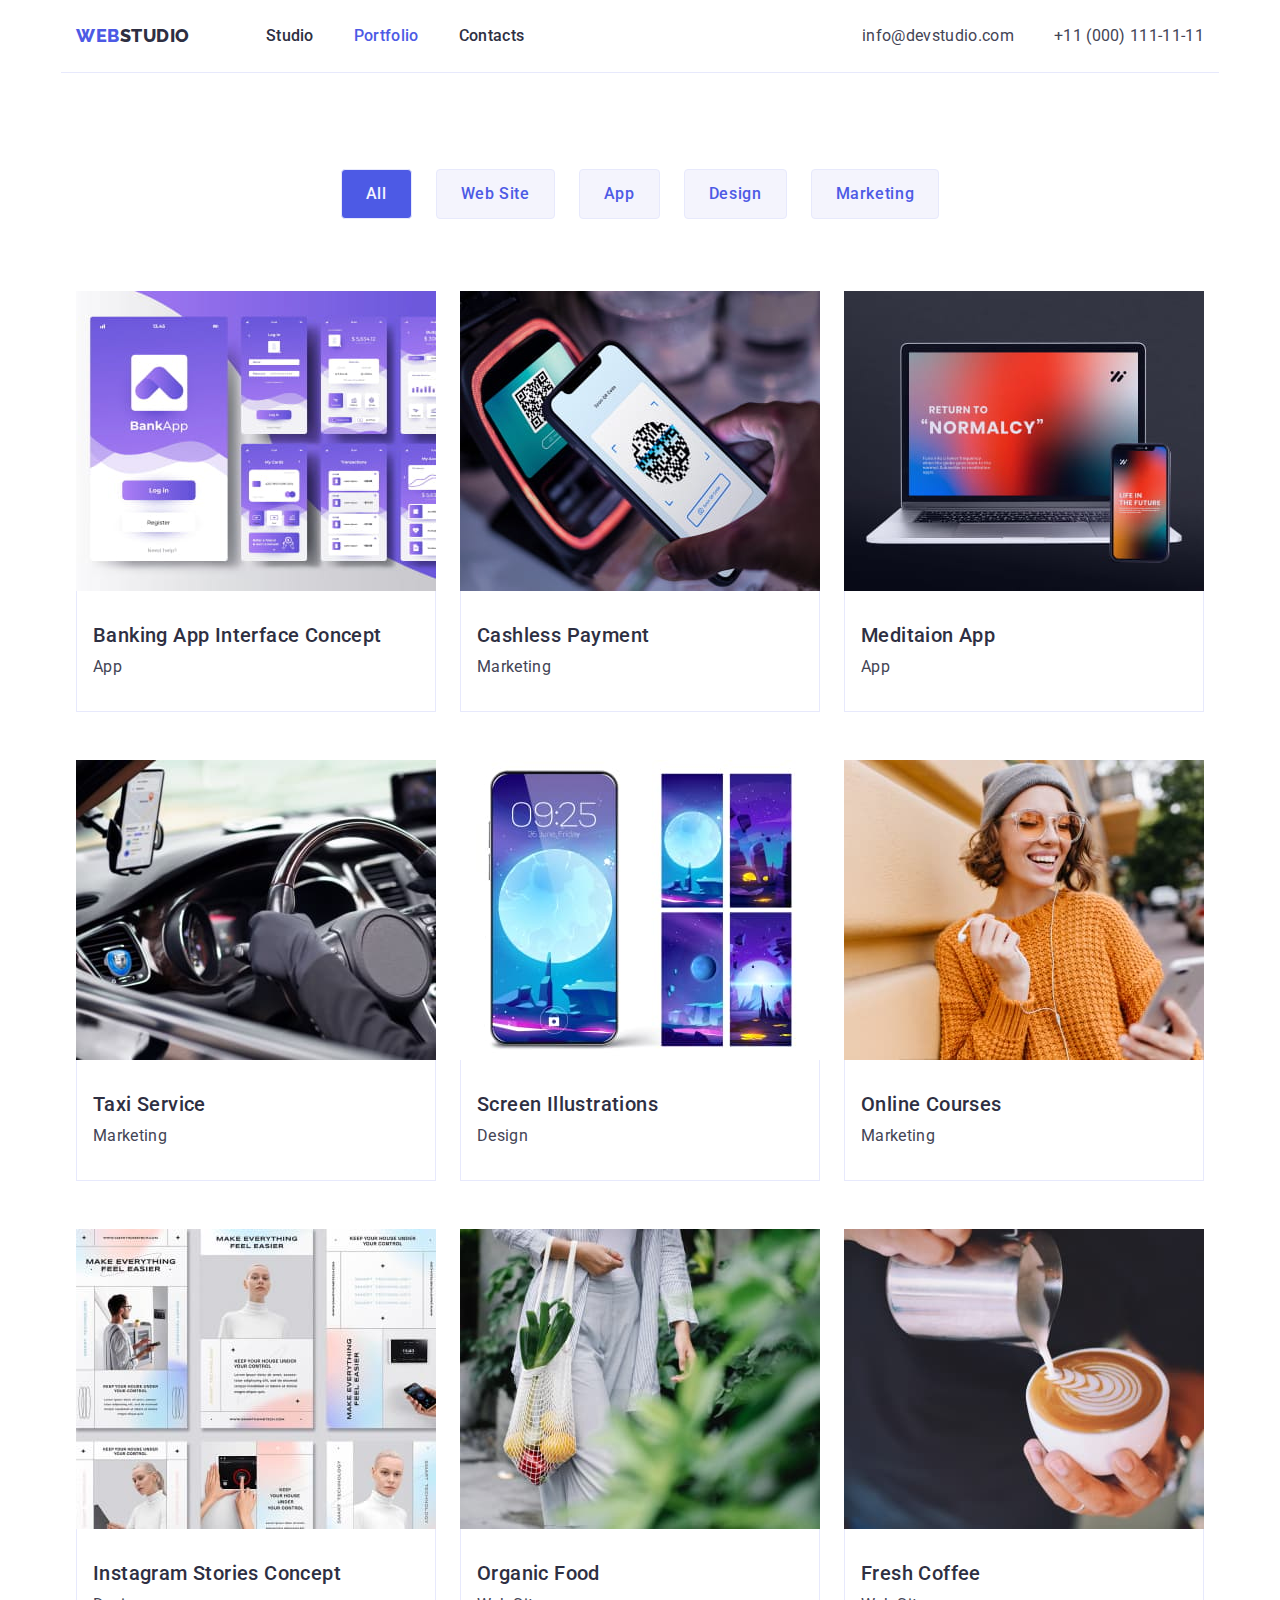
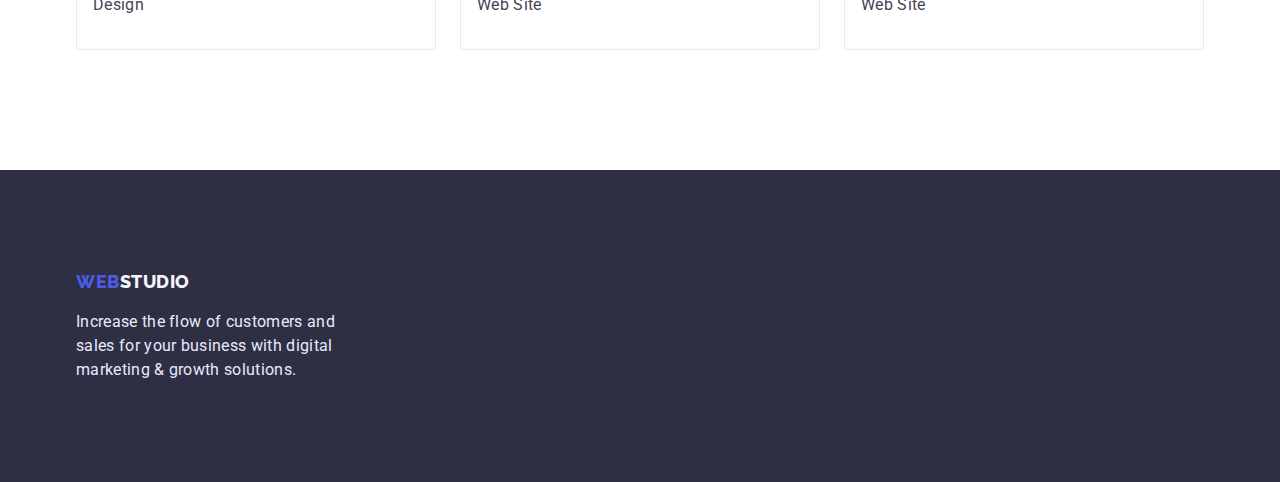
==== commit cbe69a64: "Fixed errors by video 2" ====
--- a/portfolio.html
+++ b/portfolio.html
@@ -16,43 +16,72 @@
     <link rel="stylesheet" href="./css/styles.css" />
   </head>
   <body>
-    <div class="container">
-      <header class="header">
+    <header>
+      <div class="container header">
         <nav class="header-pages-navigation">
-          <a class="logo" href="./index.html">Web<span class="logo-dark">Studio</span></a>
+          <a class="logo" href="./index.html"
+            >Web<span class="logo-dark">Studio</span></a
+          >
           <ul class="header-pages-list list">
-            <li class="header-item"><a class="header-link" href="./index.html">Studio</a></li>
-            <li class="header-item"><a class="header-link" href="./portfolio.html">Portfolio</a></li>
-            <li class="header-item"><a class="header-link" href="">Contacts</a></li>
+            <li class="header-item">
+              <a class="header-link" href="./index.html">Studio</a>
+            </li>
+            <li class="header-item">
+              <a class="header-link current" href="./portfolio.html"
+                >Portfolio</a
+              >
+            </li>
+            <li class="header-item">
+              <a class="header-link" href="">Contacts</a>
+            </li>
           </ul>
         </nav>
         <address class="header-address-navigation">
           <ul class="header-address-list list">
-            <li class="header-item"><a class="address-link" href="mailto:info@devstudio.com">info@devstudio.com</a></li>
-            <li class="header-item"><a class="address-link" href="tel:+110001111111">+11 (000) 111-11-11</a></li>
+            <li class="header-item">
+              <a class="address-link" href="mailto:info@devstudio.com"
+                >info@devstudio.com</a
+              >
+            </li>
+            <li class="header-item">
+              <a class="address-link" href="tel:+110001111111"
+                >+11 (000) 111-11-11</a
+              >
+            </li>
           </ul>
         </address>
-      </header>
-    </div>
+      </div>
+    </header>
+
     <main>
       <section class="portfolio">
         <div class="container">
           <h1 class="visually-hidden">Portfolio</h1>
           <ul class="button-list list">
             <li class="button-list-item">
-              <button class="product-selection-button active" type="button">All</button>
-            </li>
-            <li class="button-list-item">
-              <button class="product-selection-button" type="button">Web Site</button>
-            </li>
-            <li class="button-list-item">
-              <button class="product-selection-button" type="button">App</button>
-            </li>
-            <li class="button-list-item">
-              <button class="product-selection-button" type="button">Design</button>
-            </li>
-            <li class="button-list-item">
-              <button class="product-selection-button" type="button">Marketing</button>
+              <button class="product-selection-button active" type="button">
+                All
+              </button>
+            </li>
+            <li class="button-list-item">
+              <button class="product-selection-button" type="button">
+                Web Site
+              </button>
+            </li>
+            <li class="button-list-item">
+              <button class="product-selection-button" type="button">
+                App
+              </button>
+            </li>
+            <li class="button-list-item">
+              <button class="product-selection-button" type="button">
+                Design
+              </button>
+            </li>
+            <li class="button-list-item">
+              <button class="product-selection-button" type="button">
+                Marketing
+              </button>
             </li>
           </ul>
 
@@ -75,7 +104,12 @@
             <!-- Cashless Payment -->
             <li class="work-item">
               <a href="#" class="work-item-link">
-                <img class="work-item-image" src="./images/cashless-payment.jpg" width="360" alt="Payment by phone" />
+                <img
+                  class="work-item-image"
+                  src="./images/cashless-payment.jpg"
+                  width="360"
+                  alt="Payment by phone"
+                />
                 <div class="work-item-descr">
                   <h2 class="work-item-title">Cashless Payment</h2>
                   <p class="work-item-type">Marketing</p>
@@ -102,7 +136,12 @@
             <!-- Taxi Service -->
             <li class="work-item">
               <a href="#" class="work-item-link">
-                <img class="work-item-image" src="./images/taxi-service.jpg" width="360" alt="Taxi driver" />
+                <img
+                  class="work-item-image"
+                  src="./images/taxi-service.jpg"
+                  width="360"
+                  alt="Taxi driver"
+                />
                 <div class="work-item-descr">
                   <h2 class="work-item-title">Taxi Service</h2>
                   <p class="work-item-type">Marketing</p>
@@ -160,7 +199,12 @@
             <!-- Organic Food -->
             <li class="work-item">
               <a href="#" class="work-item-link">
-                <img class="work-item-image" src="./images/organic-food.jpg" width="360" alt="A bag with fruit" />
+                <img
+                  class="work-item-image"
+                  src="./images/organic-food.jpg"
+                  width="360"
+                  alt="A bag with fruit"
+                />
                 <div class="work-item-descr">
                   <h2 class="work-item-title">Organic Food</h2>
                   <p class="work-item-type">Web Site</p>
@@ -171,7 +215,12 @@
             <!-- Fresh Coffee -->
             <li class="work-item list">
               <a href="#" class="work-item-link">
-                <img class="work-item-image" src="./images/fresh-coffee.jpg" width="360" alt="Pouring coffee" />
+                <img
+                  class="work-item-image"
+                  src="./images/fresh-coffee.jpg"
+                  width="360"
+                  alt="Pouring coffee"
+                />
                 <div class="work-item-descr">
                   <h2 class="work-item-title">Fresh Coffee</h2>
                   <p class="work-item-type">Web Site</p>
@@ -184,9 +233,12 @@
     </main>
     <footer class="footer">
       <div class="container">
-        <a class="logo" href="./index.html">Web<span class="logo-light">Studio</span></a>
+        <a class="logo" href="./index.html"
+          >Web<span class="logo-light">Studio</span></a
+        >
         <p class="footer-descr">
-          Increase the flow of customers and sales for your business with digital marketing & growth solutions.
+          Increase the flow of customers and sales for your business with
+          digital marketing & growth solutions.
         </p>
       </div>
     </footer>
--- a/css/styles.css
+++ b/css/styles.css
@@ -67,10 +67,11 @@
 .header {
   display: flex;
   justify-content: space-between;
-  padding: 24px 0 24px 0;
+  /* padding: 24px 0 24px 0; */
   border-bottom: 1px solid var(--accent);
 }
 .header-pages-navigation,
+.header-address-navigation,
 .header-address-list {
   display: flex;
   align-items: center;
@@ -91,6 +92,7 @@
   color: var(--primary-brand);
   font-family: "Raleway", sans-serif;
   font-weight: 800;
+  padding: 24px 0;
   font-size: 18px;
   line-height: 1.33;
   text-decoration: none;
@@ -115,11 +117,16 @@
   letter-spacing: 0.02em;
 }
 
+.header-link.current {
+  color: var(--primary-brand);
+}
+
 .address-link {
   color: var(--text);
   text-decoration: none;
   font-style: normal;
   font-size: 16px;
+  padding: 24px 0;
   line-height: 1.5;
   letter-spacing: 0.02em;
 }
@@ -146,6 +153,7 @@
   letter-spacing: 0.02em;
   color: #ffffff;
   padding-bottom: 48px;
+  display: block;
   max-width: 496px;
   margin: 0 auto;
 }
@@ -158,8 +166,8 @@
   font-family: inherit;
   background-color: var(--primary-brand);
   border: none;
-  width: 169px;
-  height: 56px;
+  min-width: 169px;
+  padding: 16px 32px;
   text-align: center;
   border-radius: 4px;
   display: block;
@@ -174,7 +182,7 @@
 /* Core Points */
 
 .core-points {
-  margin: 120px 0 120px 0;
+  padding: 120px 0;
 }
 
 .core-list {
@@ -213,8 +221,10 @@
 .doing-list {
   display: flex;
   align-items: center;
-  justify-content: center;
-  margin: 72px 0 120px 0;
+}
+
+.doing-list-item {
+  width: 264px;
 }
 
 .doing-list-item:not(:last-child) {
@@ -223,7 +233,7 @@
 
 .team {
   background-color: var(--light);
-  padding-bottom: 120px;
+  padding: 120px 0;
 }
 
 .team-list {
@@ -235,19 +245,24 @@
 .team-list-item {
   width: 264px;
   background-color: var(--white);
+  padding-bottom: 32px;
+  border-radius: 0px 0px 4px 4px;
 }
 
 .team-list-item:not(:last-child) {
   margin-right: 24px;
 }
 
+.team-list-text {
+  padding: 32px 16px;
+}
+
 .team-list-name {
   font-weight: 500;
   font-size: 20px;
   line-height: 1.2;
   text-align: center;
   letter-spacing: 0.02em;
-  margin: 32px 0 8px 0;
   color: var(--dark);
 }
 
@@ -298,20 +313,18 @@
 }
 
 .button-list-item:not(:last-child) {
-  margin-right: 12px;
+  margin-right: 24px;
 }
 
 .work-list {
   display: flex;
   flex-wrap: wrap;
   gap: 48px 24px;
-  padding-top: 72px;
+  margin-top: 72px;
 }
 
 .work-item {
-  width: 360px;
-  flex-basis: calc((100% - 2 * 24) / 3);
-  border: 1px solid var(--accent);
+  flex-basis: calc((100% - 2 * 24px) / 3);
 }
 
 .work-item-title {
@@ -324,7 +337,9 @@
 }
 
 .work-item-descr {
-  padding: 32px 0 32px 16px;
+  padding: 32px 16px;
+  border: 1px solid var(--accent);
+  border-top: none;
 }
 
 .work-item-type {
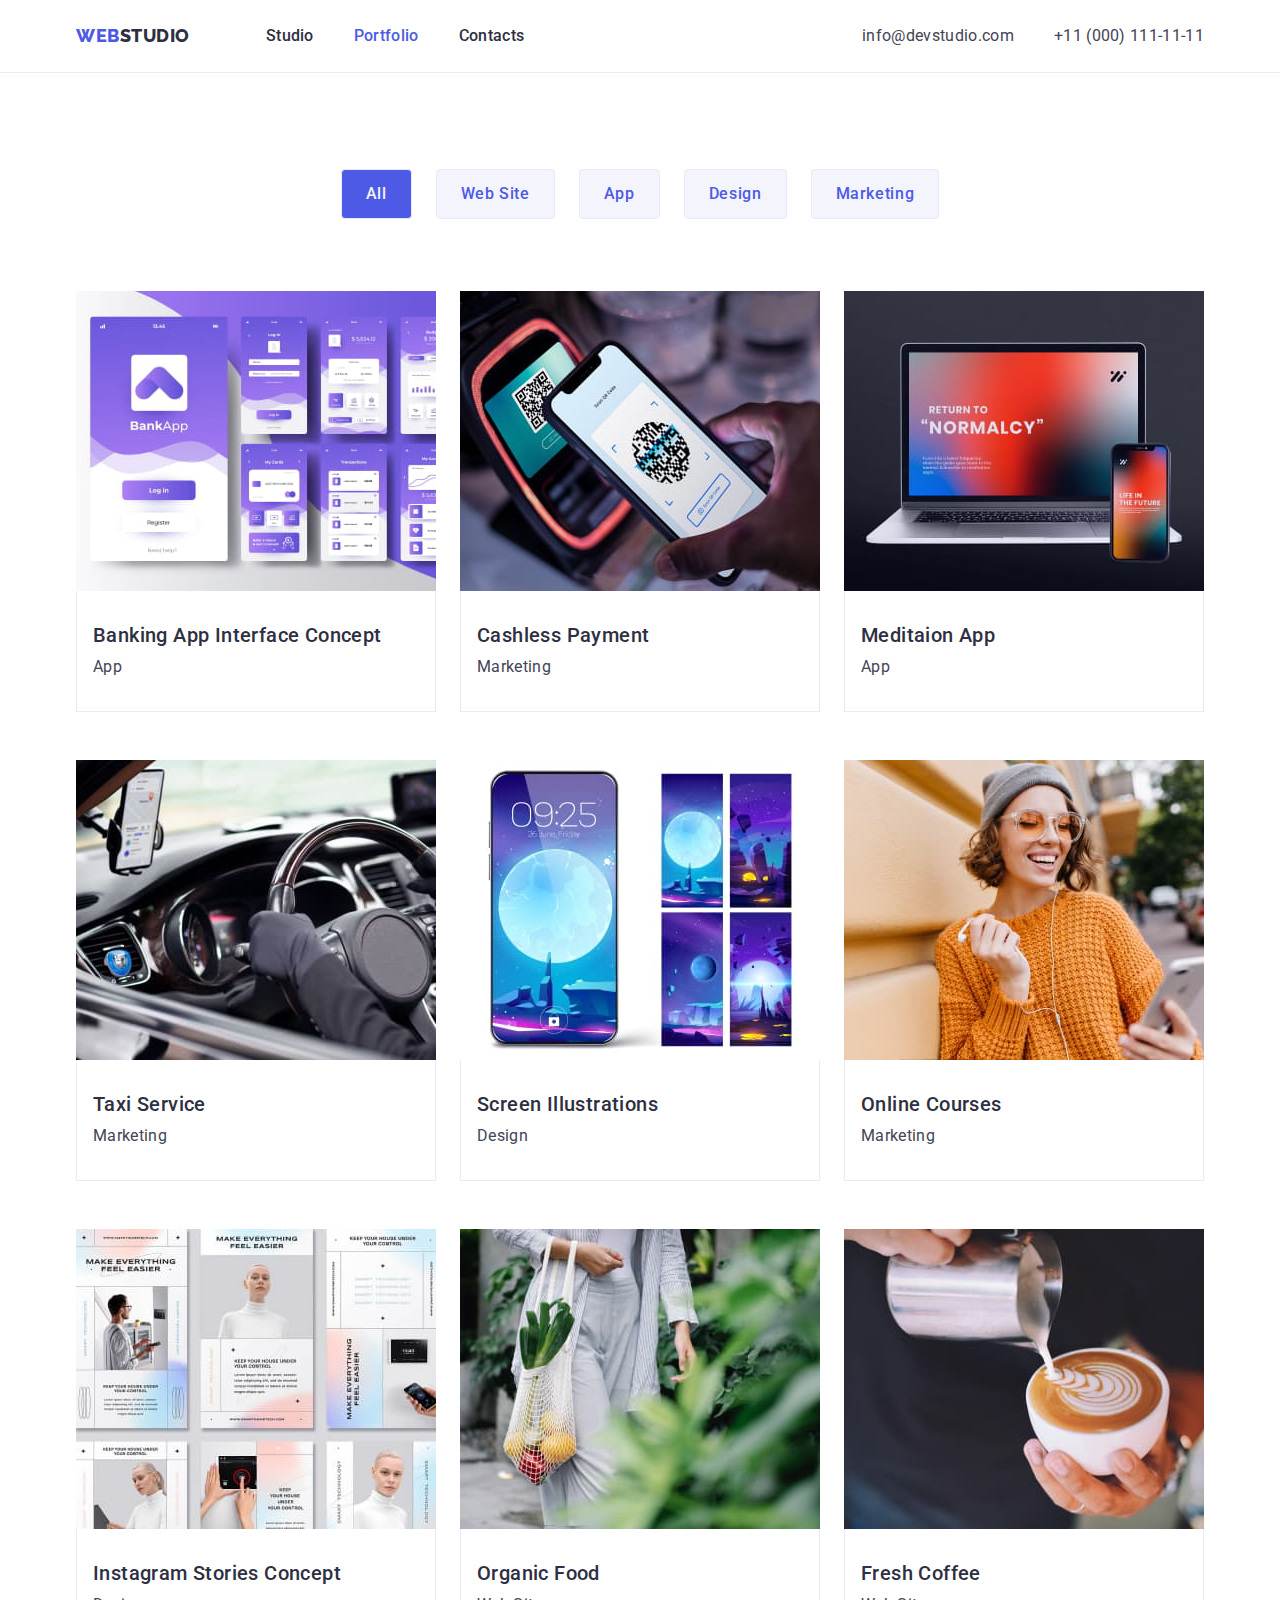
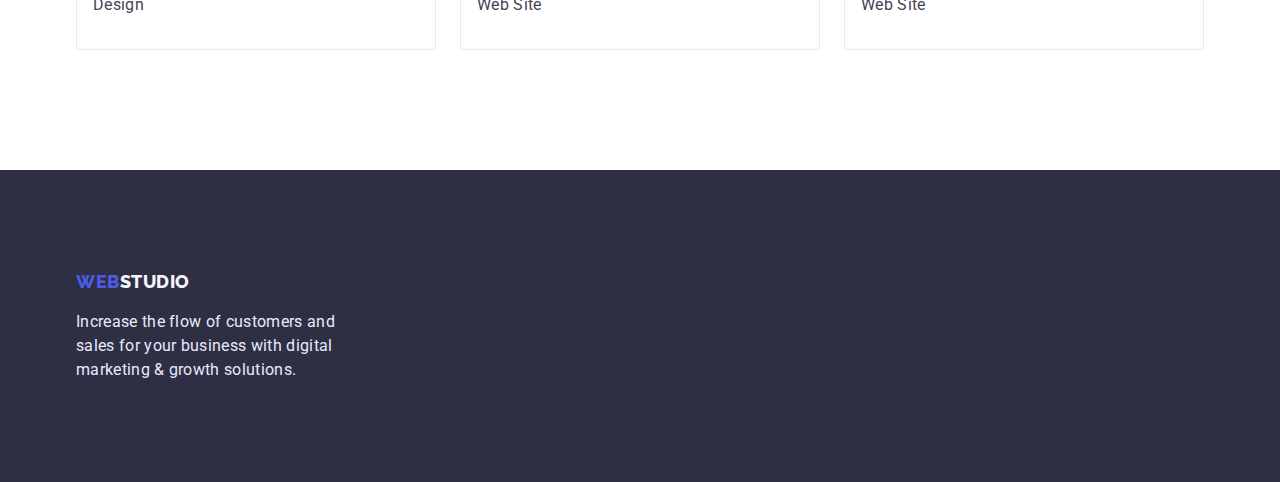
==== commit 50904c70: "Fixed header, list item width, footer logo" ====
--- a/portfolio.html
+++ b/portfolio.html
@@ -16,8 +16,8 @@
     <link rel="stylesheet" href="./css/styles.css" />
   </head>
   <body>
-    <header>
-      <div class="container header">
+    <header class="header">
+      <div class="container header-container">
         <nav class="header-pages-navigation">
           <a class="logo" href="./index.html"
             >Web<span class="logo-dark">Studio</span></a
--- a/css/styles.css
+++ b/css/styles.css
@@ -65,10 +65,12 @@
 /* Header */
 
 .header {
+  border-bottom: 1px solid var(--accent);
+}
+
+.header-container {
   display: flex;
   justify-content: space-between;
-  /* padding: 24px 0 24px 0; */
-  border-bottom: 1px solid var(--accent);
 }
 .header-pages-navigation,
 .header-address-navigation,
@@ -99,6 +101,10 @@
   letter-spacing: 0.03em;
 }
 
+.footer .logo {
+  padding: 0;
+}
+
 .logo-dark {
   color: var(--dark);
 }
@@ -152,10 +158,10 @@
   text-align: center;
   letter-spacing: 0.02em;
   color: #ffffff;
-  padding-bottom: 48px;
+  /* padding-bottom: 48px; */
   display: block;
   max-width: 496px;
-  margin: 0 auto;
+  margin: 0 auto 48px auto;
 }
 
 .hero-button {
@@ -221,10 +227,11 @@
 .doing-list {
   display: flex;
   align-items: center;
+  justify-content: center;
 }
 
 .doing-list-item {
-  width: 264px;
+  width: 360px;
 }
 
 .doing-list-item:not(:last-child) {
@@ -245,7 +252,6 @@
 .team-list-item {
   width: 264px;
   background-color: var(--white);
-  padding-bottom: 32px;
   border-radius: 0px 0px 4px 4px;
 }
 
@@ -263,6 +269,7 @@
   line-height: 1.2;
   text-align: center;
   letter-spacing: 0.02em;
+  margin-bottom: 8px;
   color: var(--dark);
 }
 
